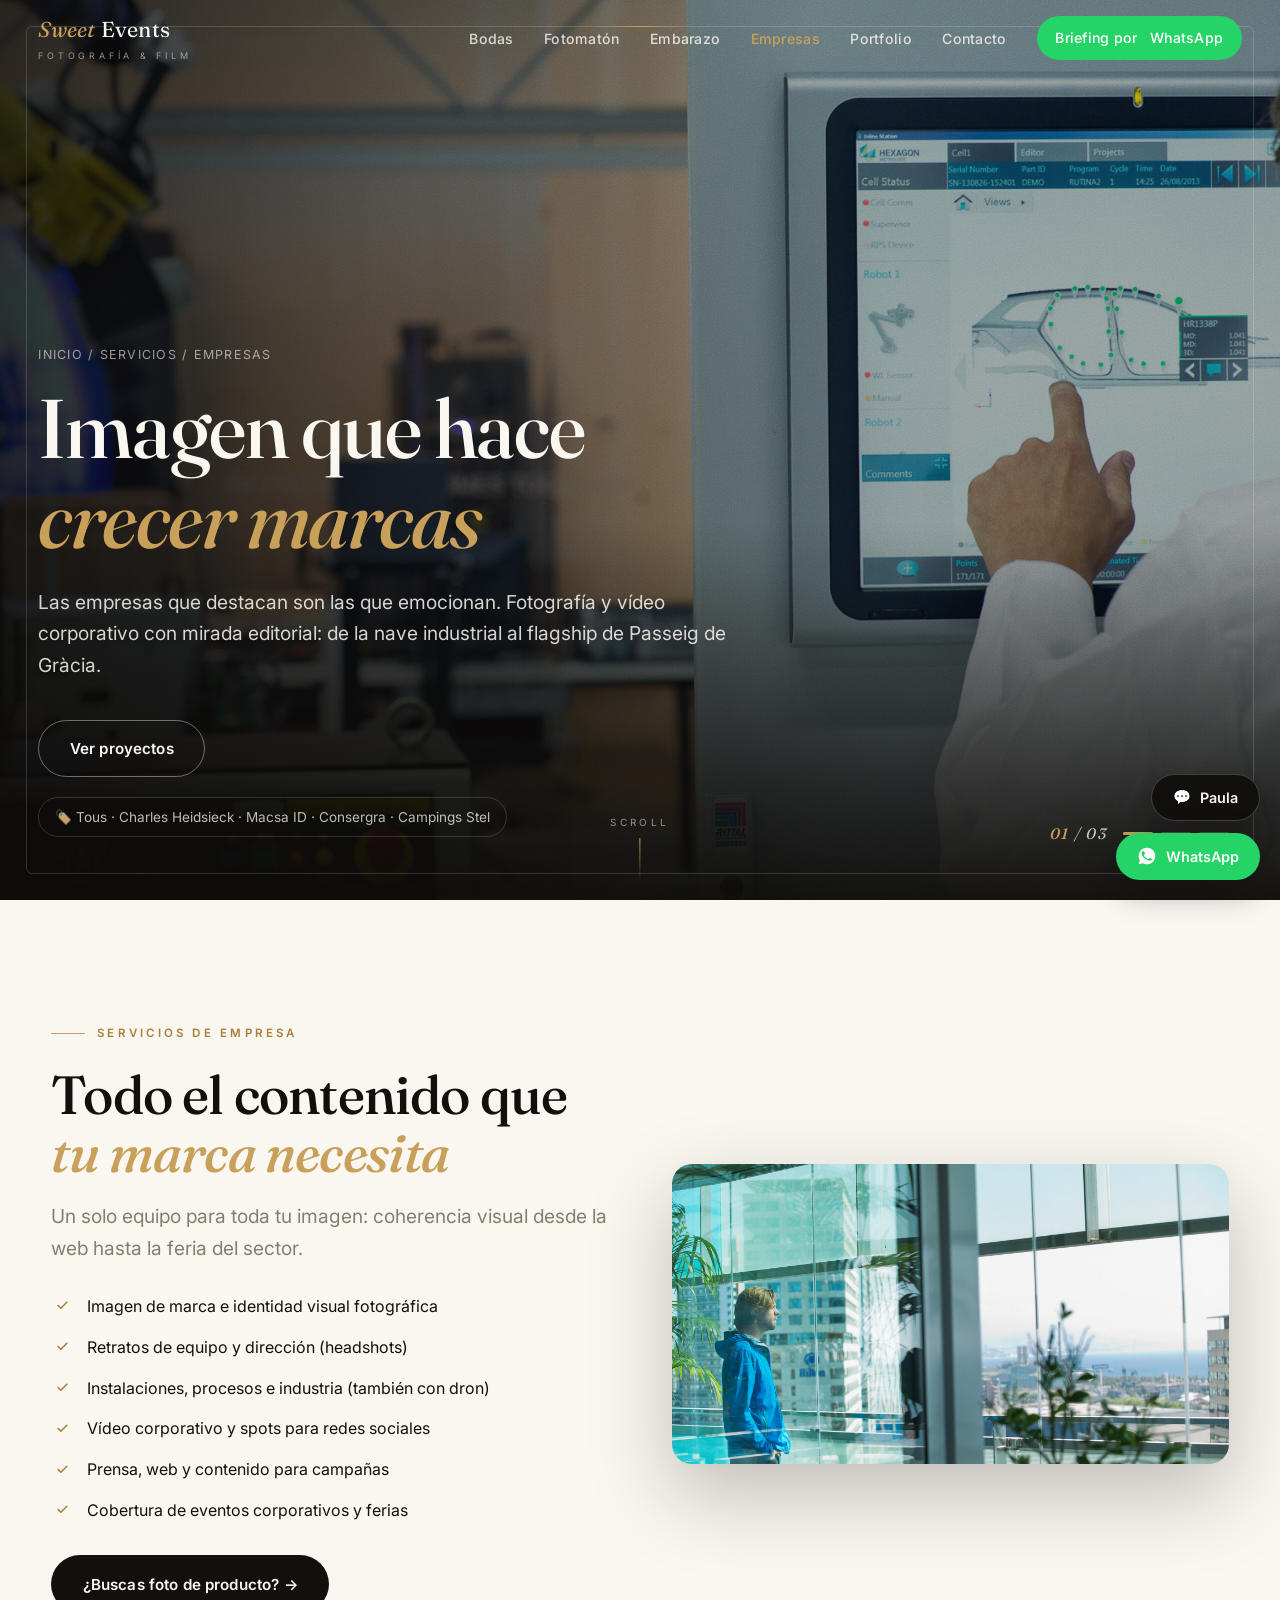
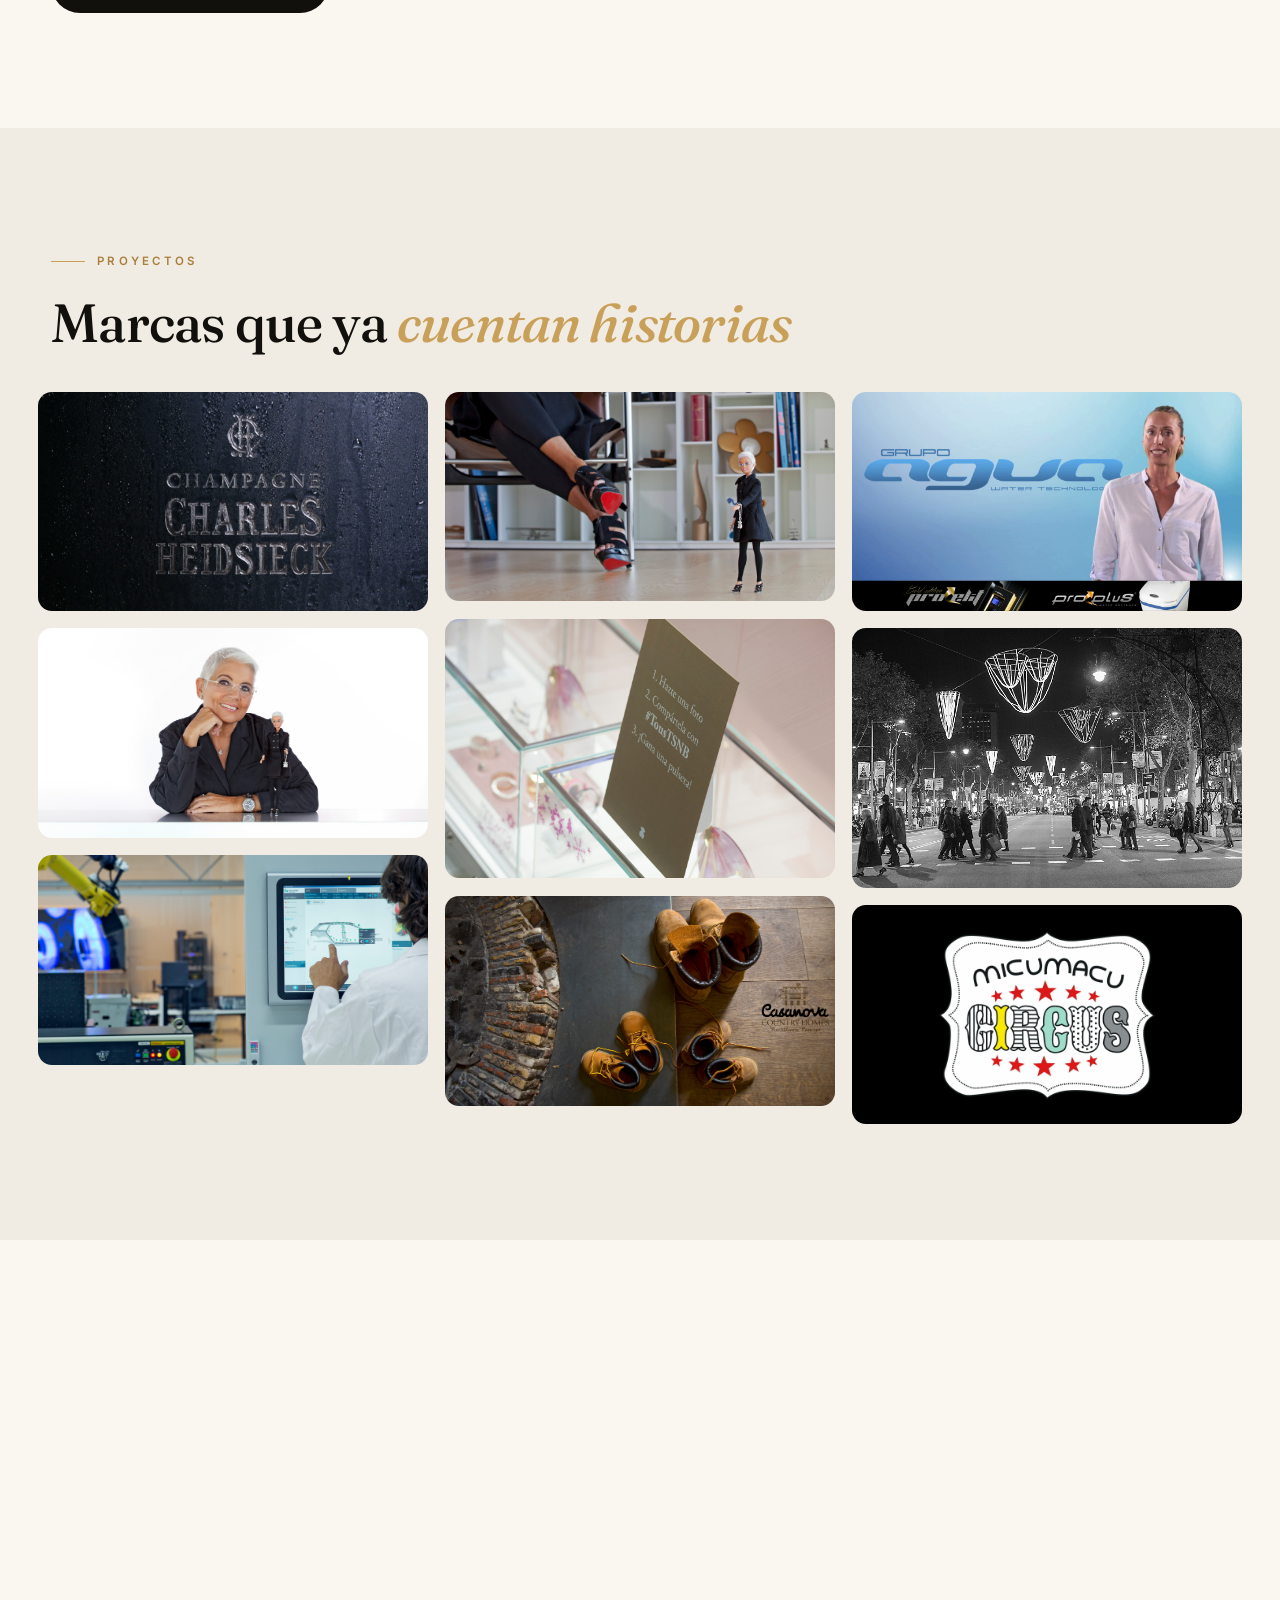
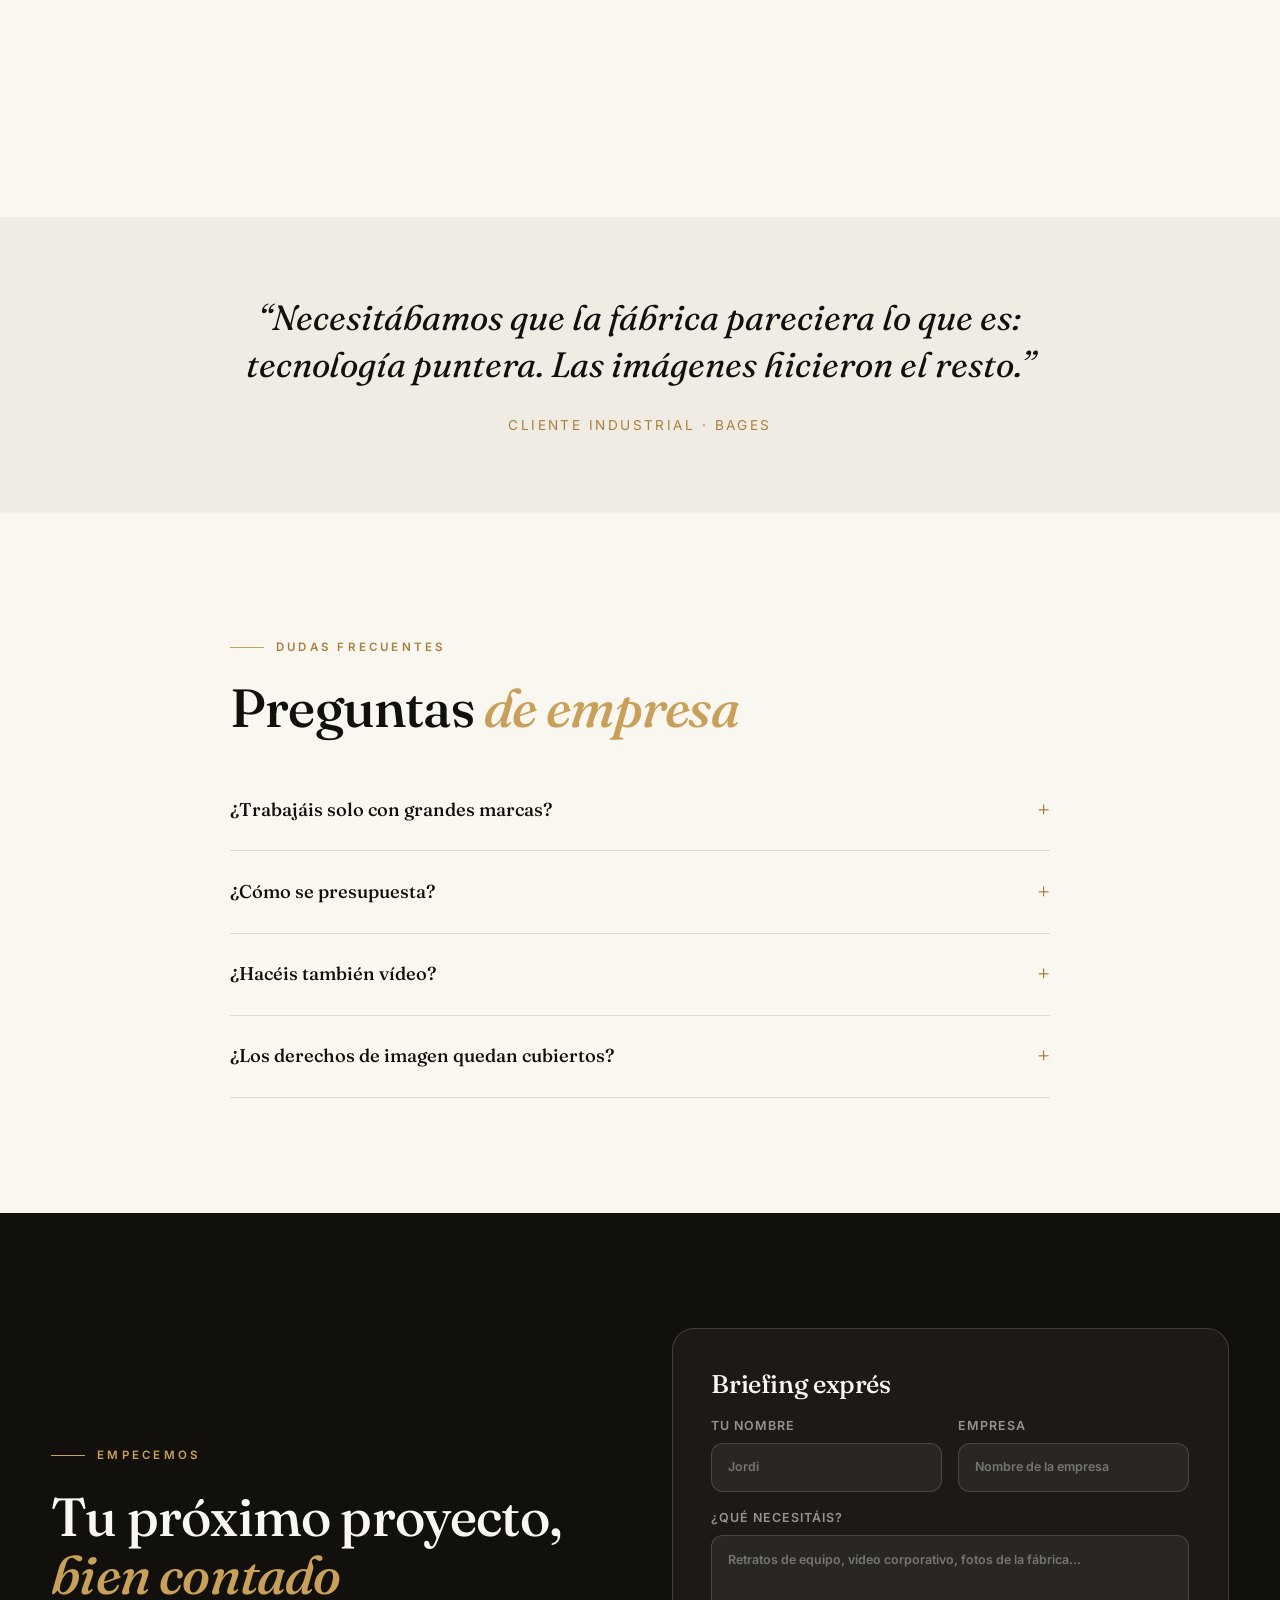
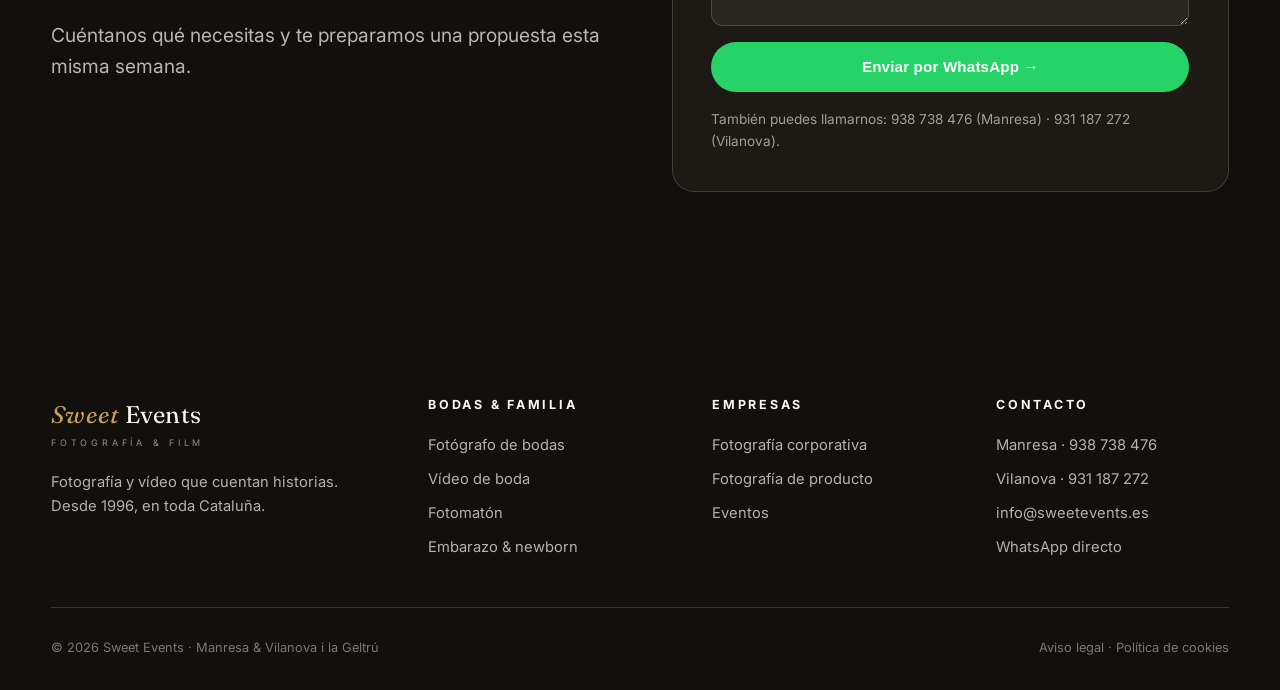
==== servicios/fotografia-corporativa.html @ 7595ed87 "Sweet Events demo site (fotos qualitat original)" ====
<!DOCTYPE html>
<html lang="es">
<head>
<meta charset="UTF-8">
<meta name="robots" content="noindex, nofollow">
<meta name="viewport" content="width=device-width, initial-scale=1.0">
<title>Fotografía y vídeo corporativo para empresas en Cataluña | Sweet Events</title>
<meta name="description" content="Imagen de marca, vídeo corporativo, retrato de equipo y contenido para web y redes. Hemos trabajado con Tous, Charles Heidsieck, Macsa ID o Consergra. Barcelona, Manresa y toda Cataluña.">
<link rel="canonical" href="https://www.sweetevents.es/servicios/fotografia-corporativa.html">
<meta property="og:title" content="Fotografía y vídeo corporativo | Sweet Events">
<meta property="og:description" content="Las empresas que destacan son las que emocionan. Foto y vídeo corporativo para marcas de todos los tamaños.">
<meta property="og:image" content="https://www.sweetevents.es/assets/img/corp-industrial.jpg">
<link rel="preconnect" href="https://fonts.googleapis.com">
<link rel="preconnect" href="https://fonts.gstatic.com" crossorigin>
<link href="https://fonts.googleapis.com/css2?family=Fraunces:ital,opsz,wght@0,9..144,400;0,9..144,500;0,9..144,600;1,9..144,400;1,9..144,500&family=Inter:wght@400;500;600;700&display=swap" rel="stylesheet">
<link rel="stylesheet" href="../assets/css/style.css">
<link rel="icon" href="data:image/svg+xml,<svg xmlns='http://www.w3.org/2000/svg' viewBox='0 0 100 100'><text y='.9em' font-size='90'>📷</text></svg>">
<script type="application/ld+json">
{
  "@context": "https://schema.org",
  "@type": "Service",
  "name": "Fotografía y vídeo corporativo",
  "serviceType": "Corporate photography and video production",
  "provider": {"@id": "https://www.sweetevents.es/#business", "@type": "LocalBusiness", "name": "Sweet Events", "telephone": "+34938738476"},
  "areaServed": ["Barcelona", "Manresa", "Vilanova i la Geltrú", "Cataluña"],
  "description": "Fotografía y vídeo para empresas: imagen de marca, retratos de equipo, instalaciones, vídeo corporativo y contenido para web y redes sociales."
}
</script>
<script type="application/ld+json">
{
  "@context": "https://schema.org",
  "@type": "FAQPage",
  "mainEntity": [
    {"@type": "Question", "name": "¿Qué tipo de empresas trabajáis?", "acceptedAnswer": {"@type": "Answer", "text": "De la multinacional al artesano local: hemos trabajado con Tous, Charles Heidsieck, Macsa ID, Consergra, Campings Stel o Texpol, y con decenas de pymes catalanas."}},
    {"@type": "Question", "name": "¿Hacéis vídeo corporativo además de fotografía?", "acceptedAnswer": {"@type": "Answer", "text": "Sí: vídeo de empresa, spots para redes, vídeo industrial con dron y cobertura de eventos corporativos, con equipo propio de rodaje y edición."}},
    {"@type": "Question", "name": "¿Cómo se presupuesta un proyecto corporativo?", "acceptedAnswer": {"@type": "Answer", "text": "Tras un briefing breve (por WhatsApp, teléfono o visita) preparamos una propuesta cerrada con jornadas, entregables y derechos de uso incluidos."}}
  ]
}
</script>
</head>
<body data-wa-msg="Hola Sweet Events, somos una empresa y queremos presupuesto de foto/vídeo corporativo. Proyecto: __">

<header class="nav">
  <div class="nav-inner">
    <a class="brand" href="../index.html"><em>Sweet</em> Events<small>Fotografía &amp; Film</small></a>
    <nav>
      <ul class="nav-links">
        <li><a href="fotografo-bodas.html">Bodas</a></li>
        <li><a href="fotomaton.html">Fotomatón</a></li>
        <li><a href="sesion-fotos-embarazo.html">Embarazo</a></li>
        <li><a class="active" href="fotografia-corporativa.html">Empresas</a></li>
        <li><a href="../index.html#portfolio">Portfolio</a></li>
        <li><a href="../index.html#contacto">Contacto</a></li>
        <li><a class="nav-cta" href="#" data-wa data-wa-loc="nav"><span class="long">Briefing por&nbsp;</span>WhatsApp</a></li>
      </ul>
    </nav>
    <button class="burger" aria-label="Menú"><span></span><span></span><span></span></button>
  </div>
</header>

<section class="hero short">
  <div class="hero-media">
    <img src="../assets/img/corp-industrial.jpg" alt="Rodaje industrial: técnico operando una estación robotizada">
    <img src="../assets/img/corp-oficina.jpg" alt="Retrato corporativo en oficinas con vistas a Barcelona" loading="lazy">
    <img src="../assets/img/corp-tous-retrato.jpg" alt="Retrato editorial para Tous" loading="lazy">
  </div>
  <div class="hero-content">
    <p class="breadcrumbs reveal"><a href="../index.html">Inicio</a> / Servicios / Empresas</p>
    <h1 class="reveal d1">Imagen que hace <em class="italic accent">crecer marcas</em></h1>
    <p class="lead reveal d2">Las empresas que destacan son las que emocionan. Fotografía y vídeo corporativo con mirada editorial: de la nave industrial al flagship de Passeig de Gràcia.</p>
    <div class="hero-ctas reveal d3">
      <a class="btn btn-ghost" href="#proyectos">Ver proyectos</a>
    </div>
    <span class="price-note reveal d3">🏷️ Tous · Charles Heidsieck · Macsa ID · Consergra · Campings Stel</span>
  </div>
</section>

<section>
  <div class="wrap grid-2">
    <div>
      <p class="eyebrow reveal">Servicios de empresa</p>
      <h2 class="reveal d1">Todo el contenido que <em class="italic accent">tu marca necesita</em></h2>
      <p class="lead reveal d2" style="margin-top:1.2rem">Un solo equipo para toda tu imagen: coherencia visual desde la web hasta la feria del sector.</p>
      <ul class="checklist reveal d3">
        <li>Imagen de marca e identidad visual fotográfica</li>
        <li>Retratos de equipo y dirección (headshots)</li>
        <li>Instalaciones, procesos e industria (también con dron)</li>
        <li>Vídeo corporativo y spots para redes sociales</li>
        <li>Prensa, web y contenido para campañas</li>
        <li>Cobertura de eventos corporativos y ferias</li>
      </ul>
      <div class="hero-ctas reveal d3" style="margin-top:2rem">
        <a class="btn btn-ink" href="fotografia-producto.html">¿Buscas foto de producto? →</a>
      </div>
    </div>
    <div class="feature-img reveal d2">
      <img src="../assets/img/corp-oficina.jpg" alt="Fotografía corporativa lifestyle en oficinas de Barcelona" loading="lazy">
    </div>
  </div>
</section>

<section class="on-dim" id="proyectos">
  <div class="wrap-wide">
    <div class="wrap" style="margin-bottom:2.5rem">
      <p class="eyebrow reveal">Proyectos</p>
      <h2 class="reveal d1">Marcas que ya <em class="italic accent">cuentan historias</em></h2>
    </div>
    <div class="masonry reveal d1">
      <figure><img src="../assets/img/corp-heidsieck.jpg" alt="Campaña para Charles Heidsieck" loading="lazy"></figure>
      <figure><img src="../assets/img/corp-tous-retrato.jpg" alt="Retrato editorial para Tous" loading="lazy"></figure>
      <figure><img src="../assets/img/corp-industrial.jpg" alt="Vídeo industrial para Macsa ID" loading="lazy"></figure>
      <figure><img src="../assets/img/corp-tous-shoes.jpg" alt="Editorial de moda para Tous" loading="lazy"></figure>
      <figure><img src="../assets/img/evento-tous-1.jpg" alt="Evento de marca Tous" loading="lazy"></figure>
      <figure><img src="../assets/img/corp-casanova.jpg" alt="Lifestyle para Casanova Country Homes" loading="lazy"></figure>
      <figure><img src="../assets/img/corp-agua.jpg" alt="Producción audiovisual con Gemma Mengual" loading="lazy"></figure>
      <figure><img src="../assets/img/bcn-noche.jpg" alt="Reportaje urbano nocturno en Barcelona" loading="lazy"></figure>
      <figure><img src="../assets/img/corp-macu.jpg" alt="Vídeo promocional Micu Macu" loading="lazy"></figure>
    </div>
  </div>
</section>

<section>
  <div class="wrap">
    <p class="eyebrow reveal">Método</p>
    <h2 class="reveal d1" style="margin-bottom:2.5rem">Del briefing al <em class="italic accent">entregable</em></h2>
    <div class="steps">
      <div class="step reveal"><h3>Briefing</h3><p>Entendemos tu marca, tu público y dónde vivirán las imágenes: web, redes, prensa o feria. Propuesta cerrada con derechos incluidos.</p></div>
      <div class="step reveal d1"><h3>Producción</h3><p>Planificamos para molestar lo mínimo en tu operativa. Un día de rodaje bien preparado rinde meses de contenido.</p></div>
      <div class="step reveal d2"><h3>Entrega</h3><p>Material editado y organizado por usos, listo para tu web, tu catálogo y tus campañas. Plazos pactados y cumplidos.</p></div>
    </div>
  </div>
</section>

<section class="on-dim tight">
  <div class="wrap quote reveal">
    <blockquote>“Necesitábamos que la fábrica pareciera lo que es: tecnología puntera. Las imágenes hicieron el resto.”</blockquote>
    <cite>Cliente industrial · Bages</cite>
  </div>
</section>

<section>
  <div class="wrap faq">
    <p class="eyebrow reveal">Dudas frecuentes</p>
    <h2 class="reveal d1" style="margin-bottom:2rem">Preguntas <em class="italic accent">de empresa</em></h2>
    <details class="reveal"><summary>¿Trabajáis solo con grandes marcas?</summary><p>No: de la multinacional al artesano local. Lo importante no es el tamaño, es tener una historia que contar.</p></details>
    <details class="reveal"><summary>¿Cómo se presupuesta?</summary><p>Tras un briefing breve preparamos propuesta cerrada: jornadas, entregables y derechos de uso incluidos. Sin sorpresas en la factura.</p></details>
    <details class="reveal"><summary>¿Hacéis también vídeo?</summary><p>Sí, con equipo propio de rodaje y edición: vídeo corporativo, industrial (con dron) y piezas cortas para redes.</p></details>
    <details class="reveal"><summary>¿Los derechos de imagen quedan cubiertos?</summary><p>Sí: la propuesta incluye los usos pactados (web, redes, prensa, catálogo…) para que uses el material con tranquilidad.</p></details>
  </div>
</section>

<section class="on-dark">
  <div class="wrap grid-2">
    <div>
      <p class="eyebrow reveal">Empecemos</p>
      <h2 class="reveal d1">Tu próximo proyecto, <em class="italic accent">bien contado</em></h2>
      <p class="lead reveal d2" style="margin-top:1rem">Cuéntanos qué necesitas y te preparamos una propuesta esta misma semana.</p>
    </div>
    <form class="wa-form reveal d2" data-wa-form>
      <h3>Briefing exprés</h3>
      <input type="hidden" name="servicio" value="Fotografía/vídeo corporativo">
      <div class="row">
        <label>Tu nombre<input type="text" name="nombre" placeholder="Jordi" required></label>
        <label>Empresa<input type="text" name="lugar" placeholder="Nombre de la empresa" required></label>
      </div>
      <label>¿Qué necesitáis?<textarea name="detalle" rows="3" placeholder="Retratos de equipo, vídeo corporativo, fotos de la fábrica…"></textarea></label>
      <button class="btn btn-wa" type="submit">Enviar por WhatsApp →</button>
      <p class="small">También puedes llamarnos: 938 738 476 (Manresa) · 931 187 272 (Vilanova).</p>
    </form>
  </div>
</section>

<footer>
  <div class="wrap">
    <div class="footer-grid">
      <div>
        <a class="brand" href="../index.html"><em>Sweet</em> Events<small>Fotografía &amp; Film</small></a>
        <p style="margin-top:1.2rem;max-width:32ch">Fotografía y vídeo que cuentan historias. Desde 1996, en toda Cataluña.</p>
      </div>
      <div>
        <h4>Bodas &amp; familia</h4>
        <ul>
          <li><a href="fotografo-bodas.html">Fotógrafo de bodas</a></li>
          <li><a href="video-bodas.html">Vídeo de boda</a></li>
          <li><a href="fotomaton.html">Fotomatón</a></li>
          <li><a href="sesion-fotos-embarazo.html">Embarazo &amp; newborn</a></li>
        </ul>
      </div>
      <div>
        <h4>Empresas</h4>
        <ul>
          <li><a href="fotografia-corporativa.html">Fotografía corporativa</a></li>
          <li><a href="fotografia-producto.html">Fotografía de producto</a></li>
          <li><a href="fotografo-eventos.html">Eventos</a></li>
        </ul>
      </div>
      <div>
        <h4>Contacto</h4>
        <ul>
          <li><a href="tel:+34938738476">Manresa · 938 738 476</a></li>
          <li><a href="tel:+34931187272">Vilanova · 931 187 272</a></li>
          <li><a href="mailto:info@sweetevents.es">info@sweetevents.es</a></li>
          <li><a href="#" data-wa data-wa-loc="footer">WhatsApp directo</a></li>
        </ul>
      </div>
    </div>
    <div class="footer-bottom">
      <span>© <span data-year>2026</span> Sweet Events · Manresa &amp; Vilanova i la Geltrú</span>
      <span>Aviso legal · Política de cookies</span>
    </div>
  </div>
</footer>

<div class="fab-stack">
  <button class="fab fab-chat" id="chatFab">💬 <span class="lbl">Paula</span></button>
  <a class="fab fab-wa" href="#" data-wa data-wa-loc="fab">
    <svg width="20" height="20" viewBox="0 0 24 24" fill="currentColor"><path d="M12 2a10 10 0 0 0-8.6 15.1L2 22l5-1.3A10 10 0 1 0 12 2Zm5.4 14.1c-.2.7-1.3 1.3-1.9 1.4-.5.1-1.1.2-3.6-.8-3-1.2-4.9-4.3-5.1-4.5-.1-.2-1.2-1.6-1.2-3.1s.8-2.2 1-2.5c.3-.3.6-.4.8-.4h.6c.2 0 .4 0 .6.5s.8 2 .9 2.1c.1.2.1.4 0 .6-.1.2-.2.4-.4.6l-.6.7c-.2.2-.4.4-.2.8.2.3.9 1.5 2 2.4 1.4 1.2 2.5 1.6 2.9 1.8.4.2.6.1.8-.1l1-1.2c.2-.3.5-.2.8-.1l2 1c.3.2.5.2.6.4.1.1.1.7-.1 1.4Z"/></svg>
    <span class="lbl">WhatsApp</span>
  </a>
</div>

<div class="chat-panel" id="chatPanel">
  <div class="chat-head">
    <div><strong>Paula Cubo</strong><small>Tu asistente de Sweet Events · 24/7</small></div>
    <button class="chat-close" aria-label="Cerrar">×</button>
  </div>
  <div class="chat-log"></div>
  <div class="chat-chips">
    <button class="chip">Soy una empresa 💼</button>
    <button class="chip">Vídeo corporativo</button>
    <button class="chip">Precios</button>
    <button class="chip">Fotografía de producto</button>
  </div>
  <form class="chat-input">
    <input type="text" placeholder="Escribe tu pregunta…" aria-label="Mensaje">
    <button type="submit" aria-label="Enviar"><svg width="18" height="18" viewBox="0 0 24 24" fill="none" stroke="currentColor" stroke-width="2"><path d="m22 2-7 20-4-9-9-4Z"/><path d="M22 2 11 13"/></svg></button>
  </form>
</div>

<script src="../assets/js/config.js"></script>
<script src="../assets/js/main.js"></script>
</body>
</html>
---- assets/css/style.css ----
/* ============================================================
   SWEET EVENTS — Design System
   Premium editorial · warm ink + champagne accent
   ============================================================ */

:root {
  --ink: #12100d;
  --ink-soft: #1d1a16;
  --paper: #faf7f1;
  --paper-dim: #f1ece3;
  --champagne: #c9a05a;
  --champagne-deep: #a97f3c;
  --stone: #857d70;
  --line: rgba(18, 16, 13, 0.12);
  --line-light: rgba(250, 247, 241, 0.16);
  --wa: #25d366;
  --font-display: "Fraunces", Georgia, serif;
  --font-body: "Inter", -apple-system, BlinkMacSystemFont, "Segoe UI", sans-serif;
  --ease: cubic-bezier(0.22, 1, 0.36, 1);
  --nav-h: 76px;
}

* { margin: 0; padding: 0; box-sizing: border-box; }

html { scroll-behavior: smooth; }

body {
  font-family: var(--font-body);
  background: var(--paper);
  color: var(--ink);
  line-height: 1.65;
  font-size: 16px;
  -webkit-font-smoothing: antialiased;
  overflow-x: hidden;
}

img { max-width: 100%; display: block; }

a { color: inherit; text-decoration: none; }

::selection { background: var(--champagne); color: var(--ink); }

/* ---------- Typography ---------- */

h1, h2, h3, .display {
  font-family: var(--font-display);
  font-weight: 500;
  line-height: 1.08;
  letter-spacing: -0.015em;
}

h1 { font-size: clamp(2.6rem, 6.5vw, 5.2rem); }
h2 { font-size: clamp(2rem, 4.2vw, 3.4rem); }
h3 { font-size: clamp(1.25rem, 2vw, 1.6rem); line-height: 1.25; }

.italic { font-style: italic; }
.accent { color: var(--champagne); }

.eyebrow {
  display: inline-flex;
  align-items: center;
  gap: 0.75rem;
  font-size: 0.72rem;
  font-weight: 600;
  letter-spacing: 0.28em;
  text-transform: uppercase;
  color: var(--champagne-deep);
  margin-bottom: 1.4rem;
}
.eyebrow::before {
  content: "";
  width: 34px;
  height: 1px;
  background: var(--champagne);
}
.on-dark .eyebrow { color: var(--champagne); }

.lead {
  font-size: clamp(1.05rem, 1.5vw, 1.25rem);
  color: var(--stone);
  max-width: 58ch;
}
.on-dark .lead { color: rgba(250, 247, 241, 0.72); }

/* ---------- Layout ---------- */

.wrap { width: min(1200px, 92vw); margin-inline: auto; }
.wrap-wide { width: min(1400px, 94vw); margin-inline: auto; }

section { padding: clamp(4.5rem, 9vw, 8rem) 0; }
section.tight { padding: clamp(3rem, 6vw, 5rem) 0; }

.on-dark {
  background: var(--ink);
  color: var(--paper);
}
.on-dim { background: var(--paper-dim); }

.grid-2 {
  display: grid;
  grid-template-columns: repeat(2, 1fr);
  gap: clamp(2rem, 5vw, 5rem);
  align-items: center;
}
.grid-3 {
  display: grid;
  grid-template-columns: repeat(3, 1fr);
  gap: clamp(1.2rem, 2.5vw, 2rem);
}

/* ---------- Nav ---------- */

.nav {
  position: fixed;
  inset: 0 0 auto 0;
  z-index: 90;
  height: var(--nav-h);
  display: flex;
  align-items: center;
  transition: background 0.35s, box-shadow 0.35s;
}
.nav.scrolled {
  background: rgba(18, 16, 13, 0.86);
  backdrop-filter: blur(14px);
  -webkit-backdrop-filter: blur(14px);
  box-shadow: 0 1px 0 var(--line-light);
}
.nav-inner {
  width: min(1400px, 94vw);
  margin-inline: auto;
  display: flex;
  align-items: center;
  justify-content: space-between;
  gap: 2rem;
}
.brand {
  font-family: var(--font-display);
  font-size: 1.35rem;
  color: var(--paper);
  letter-spacing: 0.01em;
  white-space: nowrap;
}
.brand em { color: var(--champagne); font-style: italic; }
.brand small {
  display: block;
  font-family: var(--font-body);
  font-size: 0.56rem;
  letter-spacing: 0.42em;
  text-transform: uppercase;
  color: rgba(250, 247, 241, 0.55);
  margin-top: 1px;
}
.nav-links {
  display: flex;
  align-items: center;
  gap: 1.9rem;
  list-style: none;
}
.nav-links a {
  color: rgba(250, 247, 241, 0.82);
  font-size: 0.88rem;
  font-weight: 500;
  letter-spacing: 0.02em;
  transition: color 0.25s;
}
.nav-links a:hover, .nav-links a.active { color: var(--champagne); }

.nav-cta {
  display: inline-flex;
  align-items: center;
  gap: 0.5rem;
  background: var(--wa);
  color: #fff !important;
  padding: 0.62rem 1.15rem;
  border-radius: 999px;
  font-weight: 600;
  font-size: 0.85rem;
  transition: transform 0.25s var(--ease), box-shadow 0.25s;
}
.nav-cta:hover { transform: translateY(-2px); box-shadow: 0 8px 24px rgba(37, 211, 102, 0.35); color: #fff !important; }

.burger {
  display: none;
  background: none;
  border: 0;
  width: 44px;
  height: 44px;
  cursor: pointer;
  flex-direction: column;
  justify-content: center;
  align-items: center;
  gap: 6px;
}
.burger span {
  width: 26px;
  height: 2px;
  background: var(--paper);
  transition: transform 0.3s var(--ease), opacity 0.3s;
}
.burger.open span:nth-child(1) { transform: translateY(8px) rotate(45deg); }
.burger.open span:nth-child(2) { opacity: 0; }
.burger.open span:nth-child(3) { transform: translateY(-8px) rotate(-45deg); }

/* ---------- Hero ---------- */

.hero {
  position: relative;
  min-height: 100svh;
  display: flex;
  align-items: flex-end;
  color: var(--paper);
  overflow: hidden;
  padding: 0;
}
.hero.short { min-height: 100svh; }
.hero-media, .hero-media picture { position: absolute; inset: 0; }
.hero-media img {
  position: absolute;
  inset: 0;
  width: 100%;
  height: 100%;
  object-fit: cover;
  opacity: 0;
  transform: scale(1.06);
  transition: opacity 1.6s ease, transform 7s linear;
}
.hero-media img.active { opacity: 1; transform: scale(1); }

/* Cinematic grade: side + bottom vignette, warm lift, film grain */
.hero::after {
  content: "";
  position: absolute;
  inset: 0;
  background:
    radial-gradient(120% 90% at 78% 30%, transparent 40%, rgba(12, 10, 8, 0.55) 100%),
    linear-gradient(78deg, rgba(12, 10, 8, 0.82) 0%, rgba(12, 10, 8, 0.45) 38%, rgba(12, 10, 8, 0.12) 68%),
    linear-gradient(to top, rgba(12, 10, 8, 0.92) 0%, rgba(12, 10, 8, 0.28) 42%, rgba(18, 14, 8, 0.25) 100%);
}
.hero .grain {
  position: absolute;
  inset: 0;
  z-index: 1;
  pointer-events: none;
  opacity: 0.5;
  mix-blend-mode: overlay;
  background-image: url("data:image/svg+xml,%3Csvg xmlns='http://www.w3.org/2000/svg' width='160' height='160'%3E%3Cfilter id='n'%3E%3CfeTurbulence type='fractalNoise' baseFrequency='0.9' numOctaves='2' stitchTiles='stitch'/%3E%3CfeColorMatrix type='saturate' values='0'/%3E%3C/filter%3E%3Crect width='160' height='160' filter='url(%23n)' opacity='0.55'/%3E%3C/svg%3E");
}

/* Editorial inset frame */
.hero .frame {
  position: absolute;
  inset: clamp(14px, 2vw, 26px);
  z-index: 2;
  border: 1px solid rgba(250, 247, 241, 0.16);
  border-radius: 6px;
  pointer-events: none;
}
.hero .frame::before {
  content: "";
  position: absolute;
  top: -1px;
  left: 50%;
  transform: translateX(-50%);
  width: 90px;
  height: 1px;
  background: linear-gradient(90deg, transparent, var(--champagne), transparent);
}

/* Slide indicators: counter + progress dots */
.hero-ui {
  position: absolute;
  right: clamp(24px, 4vw, 56px);
  bottom: clamp(28px, 6vh, 56px);
  z-index: 3;
  display: flex;
  align-items: center;
  gap: 1rem;
  color: rgba(250, 247, 241, 0.8);
}
.hero-ui .count {
  font-family: var(--font-display);
  font-style: italic;
  font-size: 0.95rem;
  letter-spacing: 0.08em;
  min-width: 3.6em;
  text-align: right;
}
.hero-ui .count b { color: var(--champagne); font-weight: 500; }
.hero-dots { display: flex; gap: 8px; }
.hero-dots button {
  width: 30px;
  height: 3px;
  border: 0;
  border-radius: 2px;
  background: rgba(250, 247, 241, 0.25);
  cursor: pointer;
  padding: 0;
  overflow: hidden;
  position: relative;
  transition: background 0.3s;
}
.hero-dots button.on::after {
  content: "";
  position: absolute;
  inset: 0;
  background: var(--champagne);
  transform-origin: left;
  animation: dotfill 5.2s linear forwards;
}
@keyframes dotfill { from { transform: scaleX(0); } to { transform: scaleX(1); } }

/* Scroll hint */
.scroll-hint {
  position: absolute;
  left: 50%;
  bottom: 18px;
  transform: translateX(-50%);
  z-index: 3;
  display: flex;
  flex-direction: column;
  align-items: center;
  gap: 8px;
  color: rgba(250, 247, 241, 0.55);
  font-size: 0.62rem;
  letter-spacing: 0.34em;
  text-transform: uppercase;
  pointer-events: none;
}
.scroll-hint::after {
  content: "";
  width: 1px;
  height: 44px;
  background: linear-gradient(to bottom, var(--champagne), transparent);
  animation: scrolldrip 2.2s var(--ease) infinite;
  transform-origin: top;
}
@keyframes scrolldrip {
  0% { transform: scaleY(0); opacity: 0; }
  35% { transform: scaleY(1); opacity: 1; }
  100% { transform: scaleY(1) translateY(18px); opacity: 0; }
}

/* Headline entrance: soft rise + blur clear (hero only) */
.hero h1.reveal { transform: translateY(44px); filter: blur(6px); }
.hero h1.reveal.visible {
  opacity: 1;
  transform: none;
  filter: blur(0);
  transition: opacity 1.1s var(--ease), transform 1.1s var(--ease), filter 1.1s var(--ease);
}
.hero .eyebrow { color: var(--champagne); }
.hero .eyebrow::before { background: linear-gradient(90deg, var(--champagne), transparent); width: 46px; }
.hero-content {
  position: relative;
  z-index: 2;
  width: min(1400px, 94vw);
  margin-inline: auto;
  padding: clamp(6rem, 12vh, 9rem) 0 clamp(3rem, 7vh, 5rem);
}
.hero h1 { max-width: 16ch; text-wrap: balance; }
.hero .lead { margin-top: 1.4rem; color: rgba(250, 247, 241, 0.85); }
.hero-ctas { display: flex; flex-wrap: wrap; gap: 1rem; margin-top: 2.4rem; }

.hero-meta {
  display: flex;
  flex-wrap: wrap;
  gap: clamp(1.5rem, 4vw, 3.5rem);
  margin-top: clamp(2.5rem, 6vh, 4rem);
  padding-top: 1.6rem;
  border-top: 1px solid var(--line-light);
}
.hero-meta div strong {
  font-family: var(--font-display);
  font-size: 1.6rem;
  font-weight: 500;
  display: block;
  color: var(--champagne);
}
.hero-meta div span { font-size: 0.8rem; color: rgba(250, 247, 241, 0.65); letter-spacing: 0.04em; }

/* ---------- Buttons ---------- */

.btn {
  display: inline-flex;
  align-items: center;
  justify-content: center;
  gap: 0.6rem;
  padding: 0.95rem 1.9rem;
  border-radius: 999px;
  font-weight: 600;
  font-size: 0.95rem;
  letter-spacing: 0.01em;
  cursor: pointer;
  border: 1px solid transparent;
  transition: transform 0.25s var(--ease), box-shadow 0.25s, background 0.25s, color 0.25s;
}
.btn:hover { transform: translateY(-2px); }
.btn-wa { background: var(--wa); color: #fff; }
.btn-wa:hover { box-shadow: 0 10px 30px rgba(37, 211, 102, 0.35); }
.btn-ghost { border-color: rgba(250, 247, 241, 0.4); color: var(--paper); }
.btn-ghost:hover { border-color: var(--champagne); color: var(--champagne); }
.btn-ink { background: var(--ink); color: var(--paper); }
.btn-ink:hover { box-shadow: 0 10px 30px rgba(18, 16, 13, 0.3); }
.btn-champagne { background: var(--champagne); color: var(--ink); }
.btn-champagne:hover { box-shadow: 0 10px 30px rgba(201, 160, 90, 0.4); }
.btn svg { flex: none; }

/* ---------- Logo marquee ---------- */

.logos { padding: 2.2rem 0; border-block: 1px solid var(--line); overflow: hidden; }
.logos p {
  text-align: center;
  font-size: 0.7rem;
  letter-spacing: 0.3em;
  text-transform: uppercase;
  color: var(--stone);
  margin-bottom: 1.4rem;
}
.marquee { display: flex; overflow: hidden; user-select: none; gap: 4rem; }
.marquee-track {
  display: flex;
  align-items: center;
  gap: 4rem;
  flex: none;
  animation: marquee 30s linear infinite;
}
@keyframes marquee { to { transform: translateX(calc(-100% - 4rem)); } }
.marquee-track img { height: 34px; width: auto; opacity: 0.55; filter: grayscale(1); transition: opacity 0.3s; }
.marquee-track img:hover { opacity: 1; }
.marquee-track .logo-text {
  font-family: var(--font-display);
  font-size: 1.15rem;
  color: var(--stone);
  white-space: nowrap;
  opacity: 0.8;
}

/* ---------- Service cards ---------- */

.cards {
  display: grid;
  grid-template-columns: repeat(3, 1fr);
  gap: clamp(1.2rem, 2.5vw, 2rem);
}
.card {
  position: relative;
  border-radius: 18px;
  overflow: hidden;
  aspect-ratio: 3 / 4;
  display: flex;
  align-items: flex-end;
  color: var(--paper);
  isolation: isolate;
}
.card img {
  position: absolute;
  inset: 0;
  width: 100%;
  height: 100%;
  object-fit: cover;
  transition: transform 0.9s var(--ease);
  z-index: -2;
}
.card::after {
  content: "";
  position: absolute;
  inset: 0;
  background: linear-gradient(to top, rgba(12, 10, 8, 0.85), rgba(12, 10, 8, 0.05) 55%);
  z-index: -1;
  transition: background 0.4s;
}
.card:hover img { transform: scale(1.06); }
.card-body { padding: 1.6rem; width: 100%; }
.card-body h3 { margin-bottom: 0.35rem; }
.card-body p { font-size: 0.88rem; color: rgba(250, 247, 241, 0.75); margin-bottom: 0.9rem; }
.card-link {
  font-size: 0.82rem;
  font-weight: 600;
  letter-spacing: 0.12em;
  text-transform: uppercase;
  color: var(--champagne);
  display: inline-flex;
  align-items: center;
  gap: 0.45rem;
}
.card-link::after { content: "→"; transition: transform 0.3s var(--ease); }
.card:hover .card-link::after { transform: translateX(5px); }

/* ---------- Gallery masonry ---------- */

.masonry { columns: 3 300px; column-gap: 1.1rem; }
.masonry figure {
  margin: 0 0 1.1rem;
  border-radius: 14px;
  overflow: hidden;
  break-inside: avoid;
  position: relative;
}
.masonry img { width: 100%; transition: transform 0.8s var(--ease); }
.masonry figure:hover img { transform: scale(1.04); }

/* ---------- Split feature ---------- */

.feature-img {
  border-radius: 20px;
  overflow: hidden;
  box-shadow: 0 30px 80px rgba(18, 16, 13, 0.25);
}
.feature-img img { width: 100%; height: 100%; object-fit: cover; }

.checklist { list-style: none; margin-top: 1.8rem; display: grid; gap: 0.9rem; }
.checklist li { display: flex; gap: 0.85rem; align-items: flex-start; }
.checklist li::before {
  content: "";
  flex: none;
  width: 22px;
  height: 22px;
  margin-top: 2px;
  border-radius: 50%;
  background: var(--champagne);
  -webkit-mask: url('data:image/svg+xml;utf8,<svg xmlns="http://www.w3.org/2000/svg" viewBox="0 0 24 24" fill="none" stroke="black" stroke-width="3" stroke-linecap="round" stroke-linejoin="round"><polyline points="20 6 9 17 4 12"/></svg>') center / 60% no-repeat;
  mask: url('data:image/svg+xml;utf8,<svg xmlns="http://www.w3.org/2000/svg" viewBox="0 0 24 24" fill="none" stroke="black" stroke-width="3" stroke-linecap="round" stroke-linejoin="round"><polyline points="20 6 9 17 4 12"/></svg>') center / 60% no-repeat;
  background-color: var(--champagne-deep);
}
.on-dark .checklist li::before { background-color: var(--champagne); }

/* ---------- Steps ---------- */

.steps { display: grid; grid-template-columns: repeat(3, 1fr); gap: clamp(1.5rem, 3vw, 2.5rem); counter-reset: step; }
.step { position: relative; padding-top: 1rem; }
.step::before {
  counter-increment: step;
  content: "0" counter(step);
  font-family: var(--font-display);
  font-size: 3.4rem;
  line-height: 1;
  color: transparent;
  -webkit-text-stroke: 1px var(--champagne);
  display: block;
  margin-bottom: 0.8rem;
}
.step h3 { margin-bottom: 0.5rem; }
.step p { color: var(--stone); font-size: 0.95rem; }
.on-dark .step p { color: rgba(250, 247, 241, 0.68); }

/* ---------- Quote / testimonial ---------- */

.quote {
  text-align: center;
  max-width: 800px;
  margin-inline: auto;
}
.quote blockquote {
  font-family: var(--font-display);
  font-size: clamp(1.4rem, 3vw, 2.2rem);
  font-style: italic;
  line-height: 1.35;
  text-wrap: balance;
}
.quote cite {
  display: block;
  margin-top: 1.6rem;
  font-style: normal;
  font-size: 0.85rem;
  letter-spacing: 0.18em;
  text-transform: uppercase;
  color: var(--champagne-deep);
}

/* ---------- FAQ ---------- */

.faq { max-width: 820px; margin-inline: auto; }
.faq details {
  border-bottom: 1px solid var(--line);
  padding: 1.3rem 0;
}
.faq summary {
  cursor: pointer;
  list-style: none;
  display: flex;
  justify-content: space-between;
  align-items: center;
  gap: 1.5rem;
  font-family: var(--font-display);
  font-size: 1.15rem;
  font-weight: 500;
}
.faq summary::-webkit-details-marker { display: none; }
.faq summary::after {
  content: "+";
  font-size: 1.5rem;
  color: var(--champagne-deep);
  transition: transform 0.3s var(--ease);
  flex: none;
}
.faq details[open] summary::after { transform: rotate(45deg); }
.faq details p { margin-top: 0.8rem; color: var(--stone); max-width: 65ch; }

/* ---------- CTA band ---------- */

.cta-band {
  position: relative;
  overflow: hidden;
  color: var(--paper);
  text-align: center;
}
.cta-band .bg {
  position: absolute;
  inset: 0;
  background-size: cover;
  background-position: center;
  filter: brightness(0.32) saturate(0.9);
  transform: scale(1.02);
}
.cta-band .wrap { position: relative; z-index: 1; }
.cta-band h2 { max-width: 22ch; margin-inline: auto; text-wrap: balance; }
.cta-band .lead { margin: 1.2rem auto 0; }
.cta-band .hero-ctas { justify-content: center; }

/* ---------- WA form ---------- */

.wa-form {
  background: var(--ink-soft);
  border: 1px solid var(--line-light);
  border-radius: 22px;
  padding: clamp(1.6rem, 3vw, 2.6rem);
  display: grid;
  gap: 1rem;
}
.wa-form h3 { color: var(--paper); }
.wa-form p.small { color: rgba(250, 247, 241, 0.6); font-size: 0.85rem; }
.wa-form .row { display: grid; grid-template-columns: 1fr 1fr; gap: 1rem; }
.wa-form label {
  display: grid;
  gap: 0.4rem;
  font-size: 0.78rem;
  font-weight: 600;
  letter-spacing: 0.08em;
  text-transform: uppercase;
  color: rgba(250, 247, 241, 0.55);
}
.wa-form input, .wa-form select, .wa-form textarea {
  width: 100%;
  background: rgba(250, 247, 241, 0.06);
  border: 1px solid var(--line-light);
  border-radius: 12px;
  color: var(--paper);
  font: inherit;
  padding: 0.85rem 1rem;
  outline: none;
  transition: border-color 0.25s;
}
.wa-form input:focus, .wa-form select:focus, .wa-form textarea:focus { border-color: var(--champagne); }
.wa-form select option { color: var(--ink); }

/* ---------- Contact / studios ---------- */

.studios { display: grid; grid-template-columns: 1fr 1fr; gap: clamp(1.2rem, 2.5vw, 2rem); }
.studio {
  border: 1px solid var(--line);
  border-radius: 18px;
  padding: clamp(1.6rem, 3vw, 2.4rem);
  background: #fff;
}
.studio h3 { margin-bottom: 0.3rem; }
.studio .city { color: var(--champagne-deep); font-size: 0.78rem; letter-spacing: 0.2em; text-transform: uppercase; font-weight: 700; }
.studio ul { list-style: none; margin-top: 1.1rem; display: grid; gap: 0.55rem; font-size: 0.95rem; color: var(--stone); }
.studio a:hover { color: var(--champagne-deep); }

/* ---------- Footer ---------- */

footer {
  background: var(--ink);
  color: rgba(250, 247, 241, 0.7);
  padding: clamp(3.5rem, 7vw, 5.5rem) 0 2rem;
  font-size: 0.92rem;
}
.footer-grid {
  display: grid;
  grid-template-columns: 1.4fr 1fr 1fr 1fr;
  gap: clamp(2rem, 4vw, 3.5rem);
  padding-bottom: 3rem;
  border-bottom: 1px solid var(--line-light);
}
.footer-grid .brand { font-size: 1.5rem; }
.footer-grid h4 {
  color: var(--paper);
  font-size: 0.78rem;
  letter-spacing: 0.22em;
  text-transform: uppercase;
  margin-bottom: 1.1rem;
}
.footer-grid ul { list-style: none; display: grid; gap: 0.6rem; }
.footer-grid a:hover { color: var(--champagne); }
.footer-bottom {
  display: flex;
  flex-wrap: wrap;
  justify-content: space-between;
  gap: 1rem;
  padding-top: 1.8rem;
  font-size: 0.8rem;
  color: rgba(250, 247, 241, 0.45);
}

/* ---------- Floating WhatsApp + Chat ---------- */

.fab-stack {
  position: fixed;
  right: 20px;
  bottom: 20px;
  z-index: 95;
  display: flex;
  flex-direction: column;
  gap: 12px;
  align-items: flex-end;
}
.fab {
  display: inline-flex;
  align-items: center;
  gap: 0.6rem;
  border: 0;
  cursor: pointer;
  border-radius: 999px;
  padding: 0.85rem 1.3rem;
  font: 600 0.9rem var(--font-body);
  box-shadow: 0 12px 32px rgba(12, 10, 8, 0.35);
  transition: transform 0.25s var(--ease);
}
.fab:hover { transform: translateY(-3px); }
.fab-wa { background: var(--wa); color: #fff; }
.fab-chat { background: var(--ink); color: var(--paper); border: 1px solid rgba(250, 247, 241, 0.2); }

.chat-panel {
  position: fixed;
  right: 20px;
  bottom: 92px;
  z-index: 96;
  width: min(380px, calc(100vw - 40px));
  height: min(560px, calc(100svh - 130px));
  background: #fff;
  border-radius: 20px;
  box-shadow: 0 30px 90px rgba(12, 10, 8, 0.4);
  display: none;
  flex-direction: column;
  overflow: hidden;
}
.chat-panel.open { display: flex; }
.chat-head {
  background: var(--ink);
  color: var(--paper);
  padding: 1rem 1.2rem;
  display: flex;
  align-items: center;
  justify-content: space-between;
  gap: 1rem;
}
.chat-head strong { font-family: var(--font-display); font-weight: 500; }
.chat-head small { display: block; font-size: 0.72rem; color: rgba(250, 247, 241, 0.6); }
.chat-close { background: none; border: 0; color: var(--paper); font-size: 1.3rem; cursor: pointer; }
.chat-log {
  flex: 1;
  overflow-y: auto;
  padding: 1.1rem;
  display: flex;
  flex-direction: column;
  gap: 0.7rem;
  background: var(--paper);
}
.msg {
  max-width: 85%;
  padding: 0.7rem 0.95rem;
  border-radius: 14px;
  font-size: 0.9rem;
  line-height: 1.5;
  white-space: pre-line;
}
.msg.bot { background: #fff; border: 1px solid var(--line); align-self: flex-start; border-bottom-left-radius: 4px; }
.msg.user { background: var(--ink); color: var(--paper); align-self: flex-end; border-bottom-right-radius: 4px; }
.msg.typing { color: var(--stone); font-style: italic; }
.chat-chips { display: flex; flex-wrap: wrap; gap: 0.5rem; padding: 0 1.1rem 0.8rem; background: var(--paper); }
.chip {
  border: 1px solid var(--line);
  background: #fff;
  border-radius: 999px;
  padding: 0.45rem 0.9rem;
  font: 500 0.78rem var(--font-body);
  cursor: pointer;
  transition: border-color 0.2s, color 0.2s;
}
.chip:hover { border-color: var(--champagne-deep); color: var(--champagne-deep); }
.chat-input {
  display: flex;
  gap: 0.6rem;
  padding: 0.85rem;
  border-top: 1px solid var(--line);
  background: #fff;
}
.chat-input input {
  flex: 1;
  border: 1px solid var(--line);
  border-radius: 999px;
  padding: 0.7rem 1.05rem;
  font: inherit;
  outline: none;
}
.chat-input input:focus { border-color: var(--champagne-deep); }
.chat-input button {
  background: var(--champagne);
  border: 0;
  border-radius: 50%;
  width: 44px;
  height: 44px;
  cursor: pointer;
  display: grid;
  place-items: center;
  color: var(--ink);
}

/* ---------- Reveal animations ---------- */

.reveal {
  opacity: 0;
  transform: translateY(28px);
  transition: opacity 0.9s var(--ease), transform 0.9s var(--ease);
}
.reveal.visible { opacity: 1; transform: none; }
.reveal.d1 { transition-delay: 0.08s; }
.reveal.d2 { transition-delay: 0.16s; }
.reveal.d3 { transition-delay: 0.24s; }

@media (prefers-reduced-motion: reduce) {
  .reveal { opacity: 1; transform: none; transition: none; }
  .hero-media img { transition: opacity 0.6s; transform: none; }
  .marquee-track { animation-duration: 60s; }
}

/* ---------- Landing hero variant ---------- */

.breadcrumbs {
  font-size: 0.78rem;
  letter-spacing: 0.1em;
  text-transform: uppercase;
  color: rgba(250, 247, 241, 0.6);
  margin-bottom: 1.2rem;
}
.breadcrumbs a:hover { color: var(--champagne); }

.price-note {
  display: inline-block;
  margin-top: 1.2rem;
  font-size: 0.85rem;
  color: rgba(250, 247, 241, 0.75);
  border: 1px solid var(--line-light);
  padding: 0.5rem 1rem;
  border-radius: 999px;
}

/* ---------- Responsive ---------- */

@media (max-width: 1000px) {
  .cards { grid-template-columns: repeat(2, 1fr); }
  .footer-grid { grid-template-columns: 1fr 1fr; }
  .grid-3 { grid-template-columns: 1fr 1fr; }
}

@media (max-width: 820px) {
  .nav-links {
    position: fixed;
    inset: var(--nav-h) 0 auto 0;
    background: rgba(18, 16, 13, 0.97);
    backdrop-filter: blur(16px);
    flex-direction: column;
    align-items: flex-start;
    padding: 1.6rem 6vw 2.2rem;
    gap: 1.3rem;
    transform: translateY(-130%);
    transition: transform 0.4s var(--ease);
    box-shadow: 0 30px 60px rgba(0, 0, 0, 0.4);
  }
  .nav-links.open { transform: none; }
  .nav-links a { font-size: 1.05rem; }
  .nav:not(.scrolled):has(.nav-links.open) { background: rgba(18, 16, 13, 0.97); }
  .burger { display: flex; }
  .nav-cta span.long { display: none; }
  .grid-2 { grid-template-columns: 1fr; }
  .steps { grid-template-columns: 1fr; gap: 2rem; }
  .studios { grid-template-columns: 1fr; }
  .wa-form .row { grid-template-columns: 1fr; }
  .hero-meta { gap: 1.4rem; }
  .hero-meta div strong { font-size: 1.3rem; }
}

@media (max-width: 560px) {
  .cards { grid-template-columns: 1fr; }
  .card { aspect-ratio: 4 / 5; }
  .grid-3 { grid-template-columns: 1fr; }
  .footer-grid { grid-template-columns: 1fr; }
  .fab-stack { right: 14px; bottom: 14px; }
  .fab span.lbl { display: none; }
  .fab { padding: 0.85rem; }
  .hero-ctas .btn { width: 100%; }
}
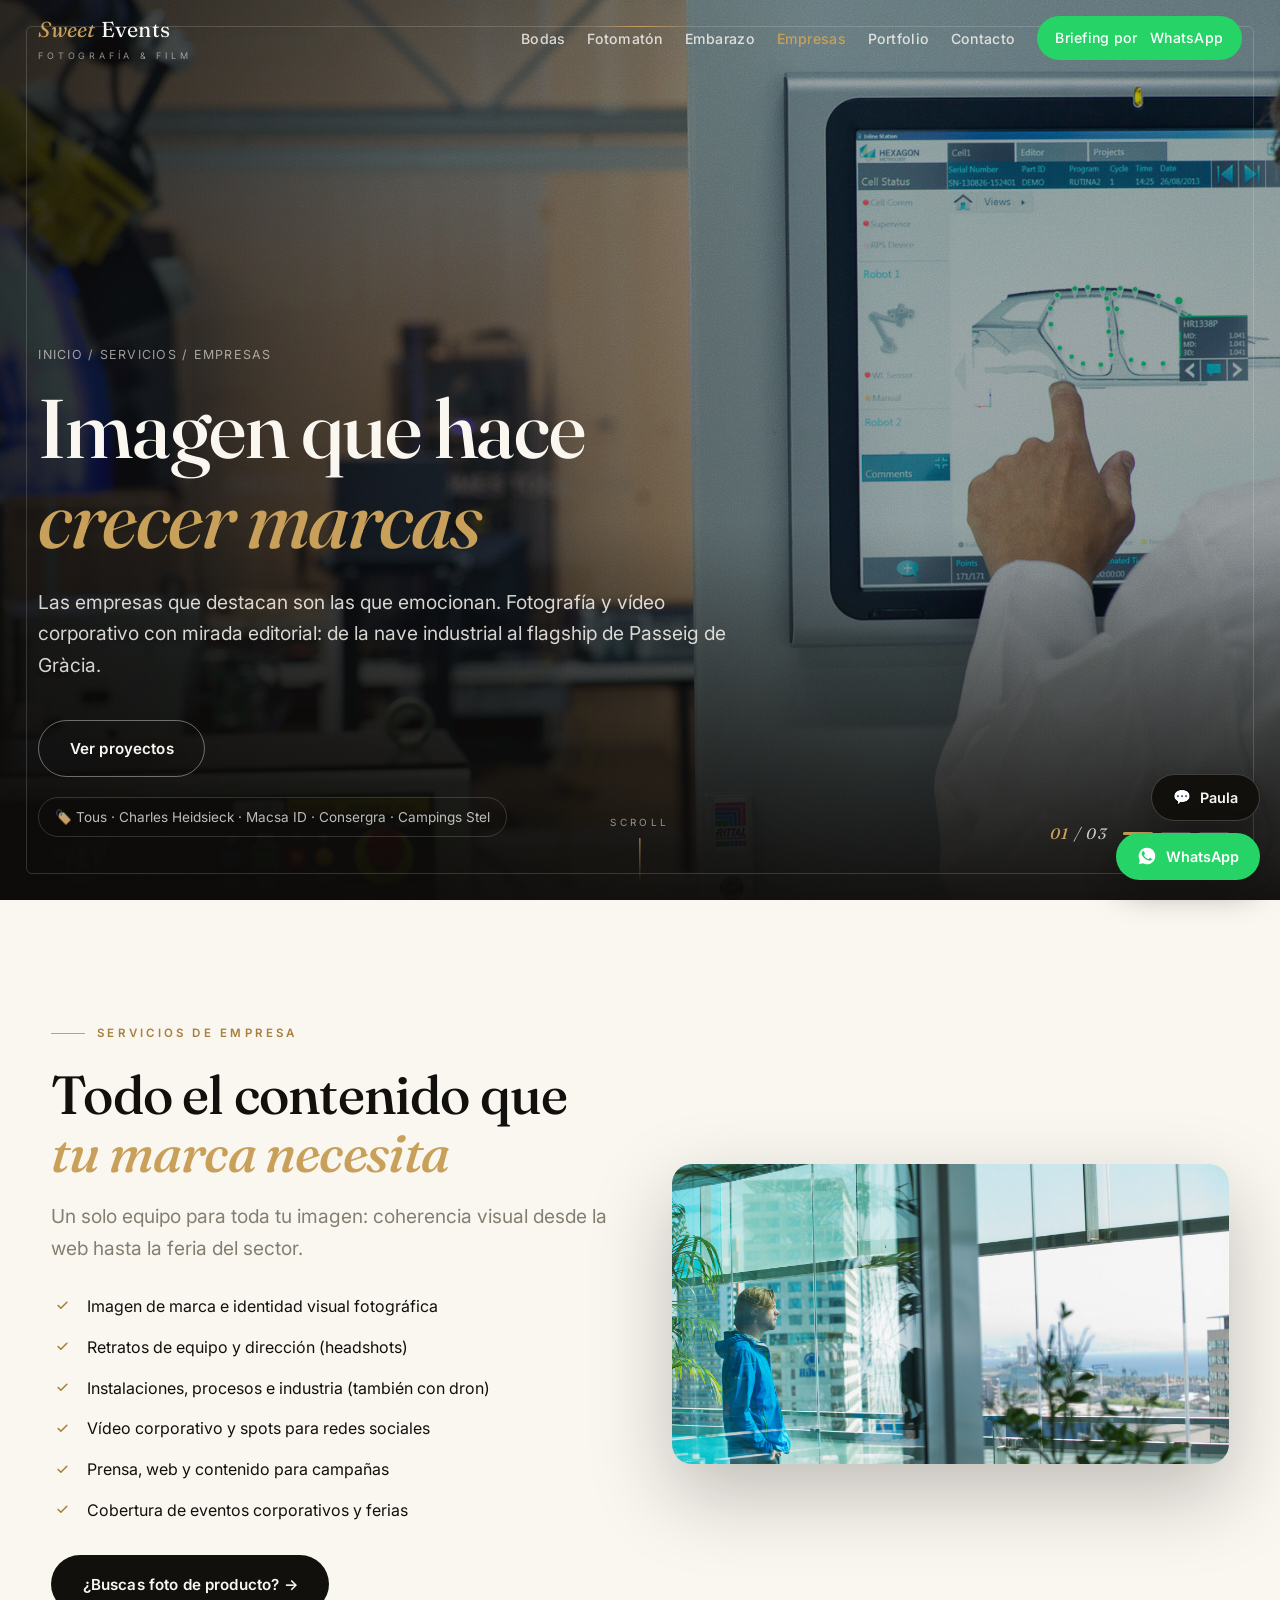
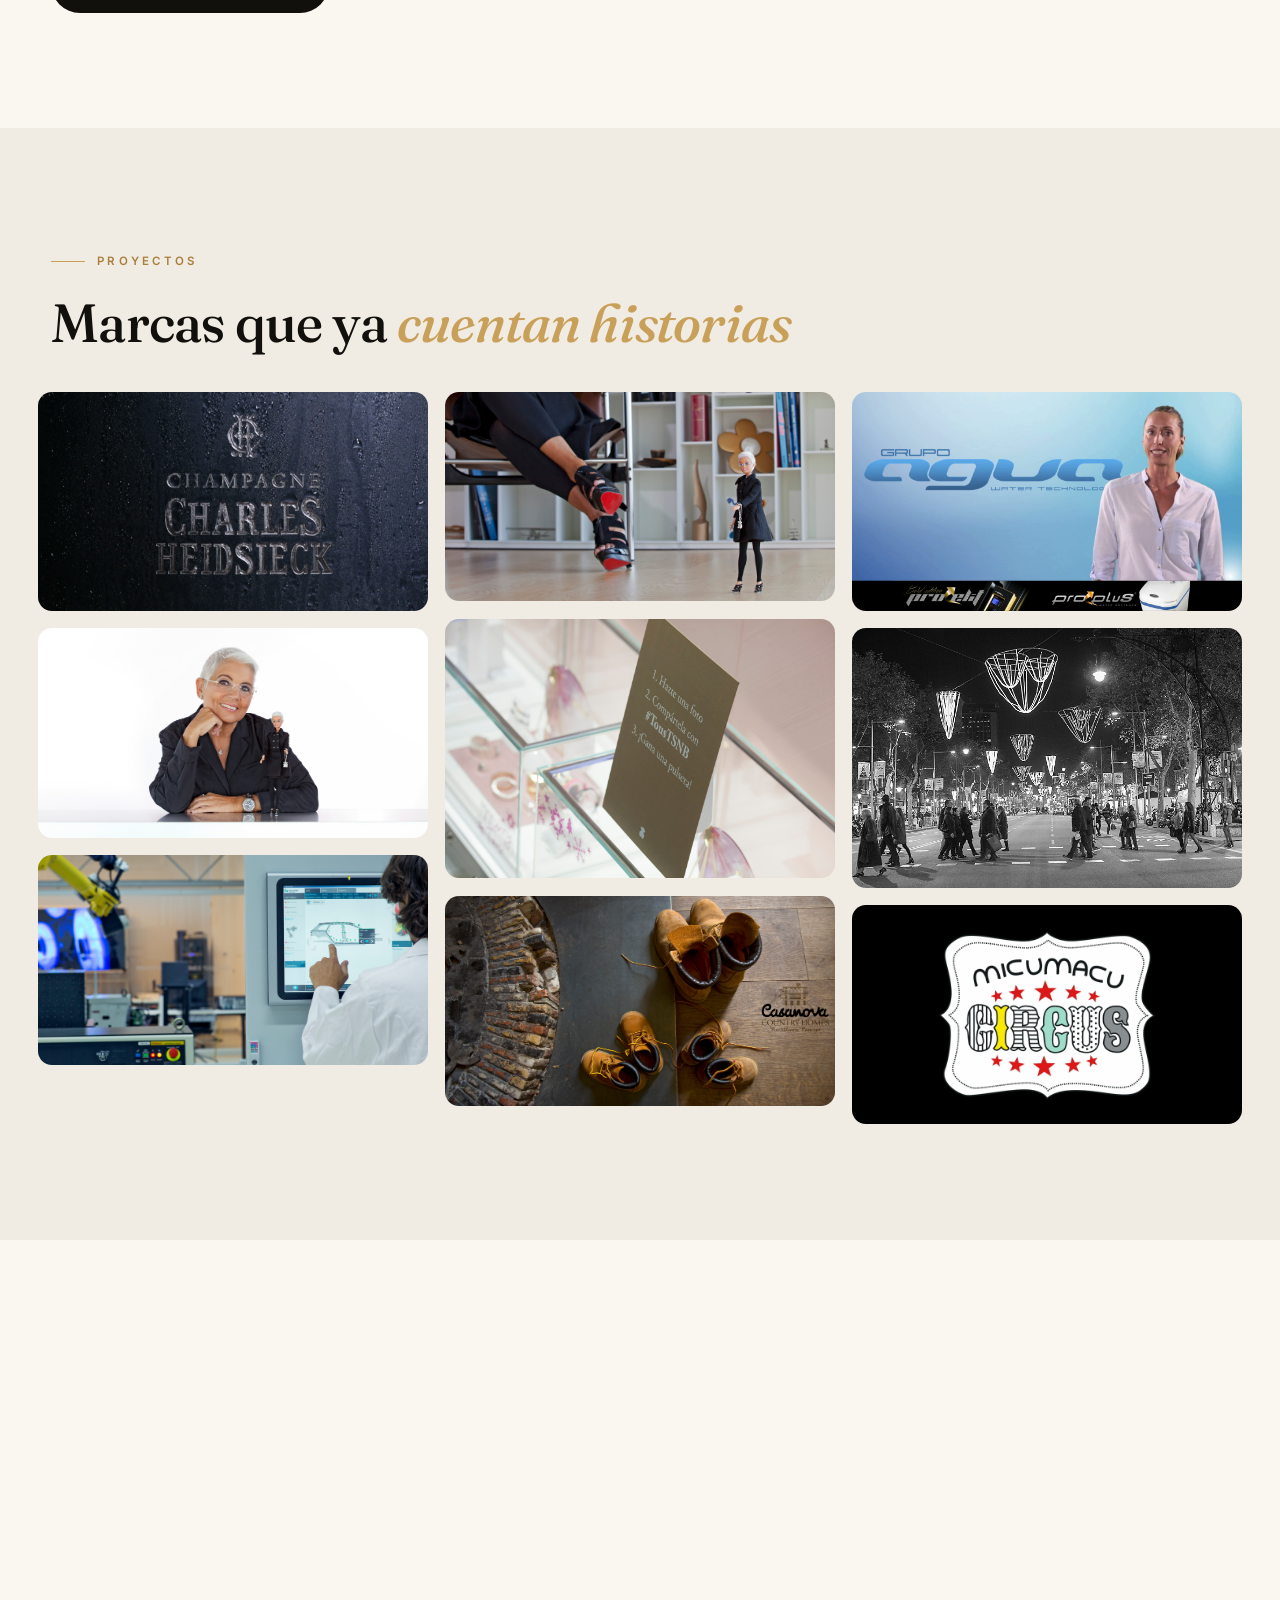
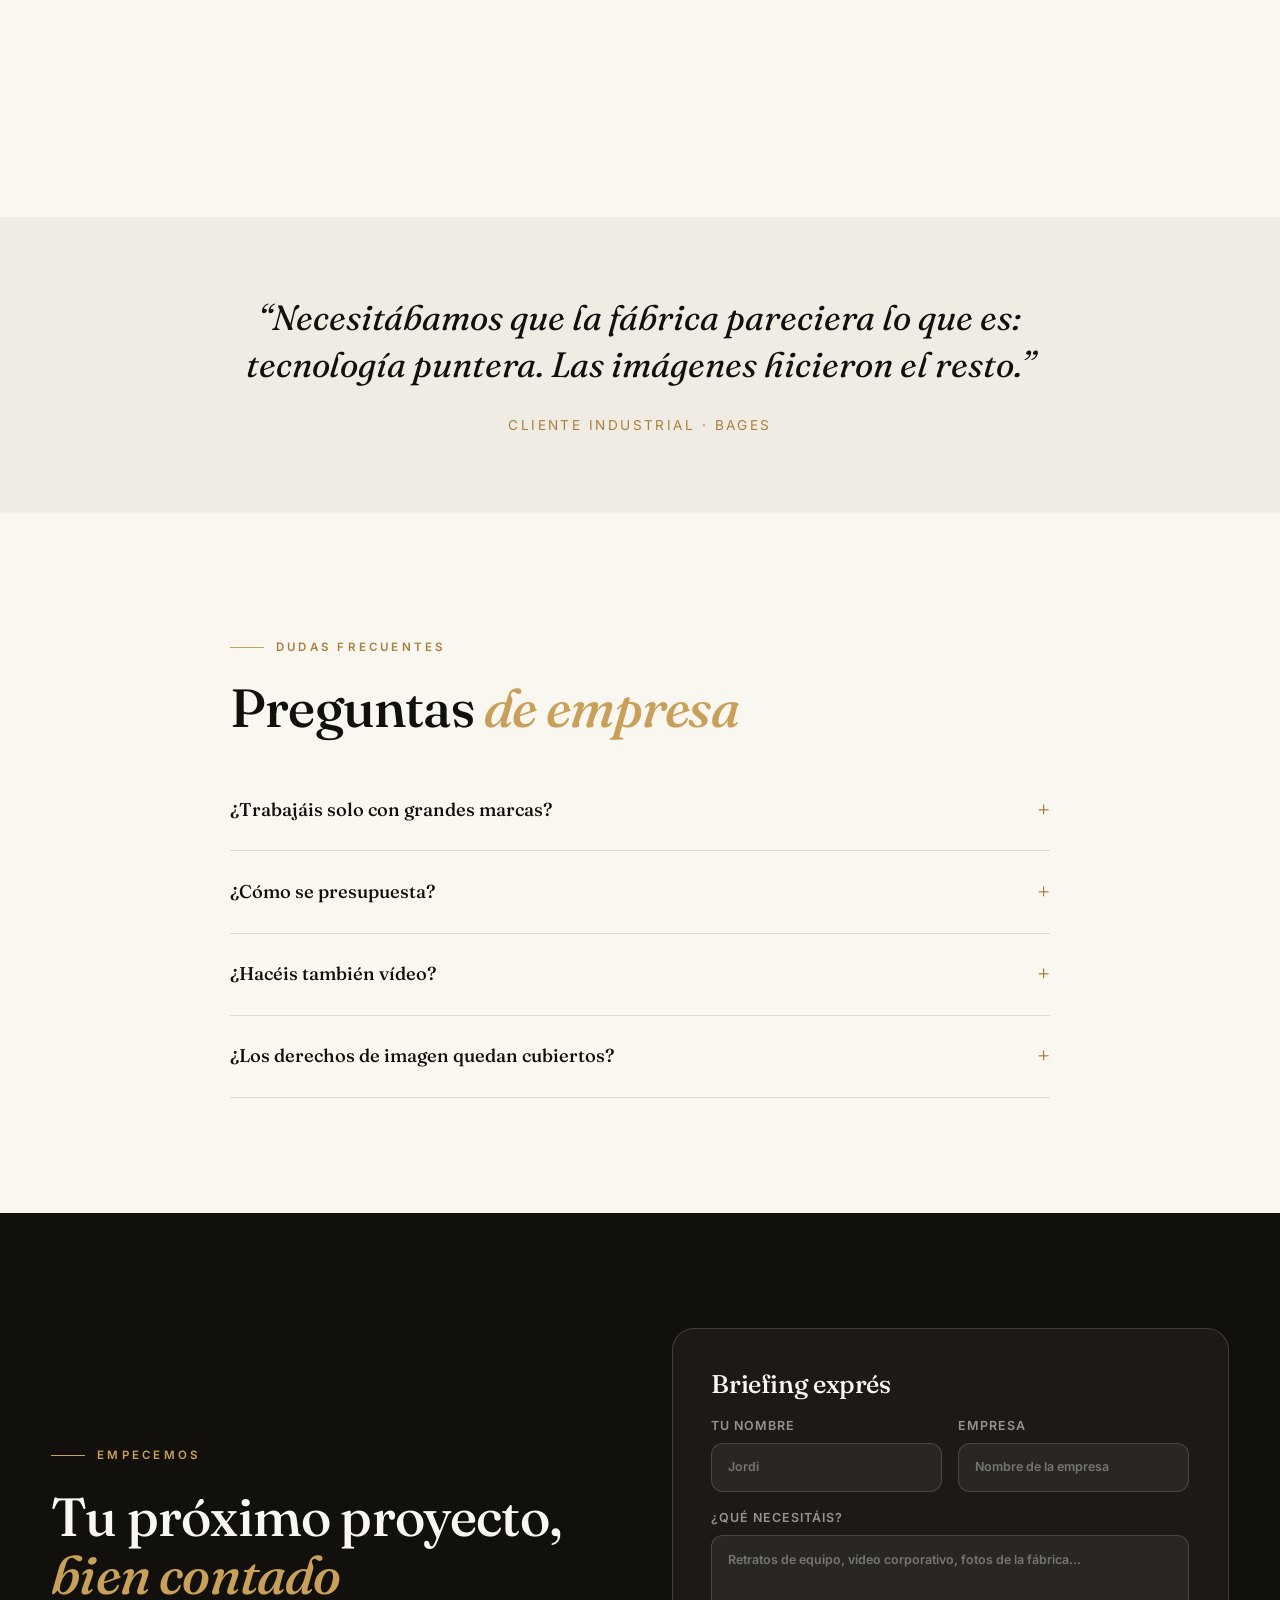
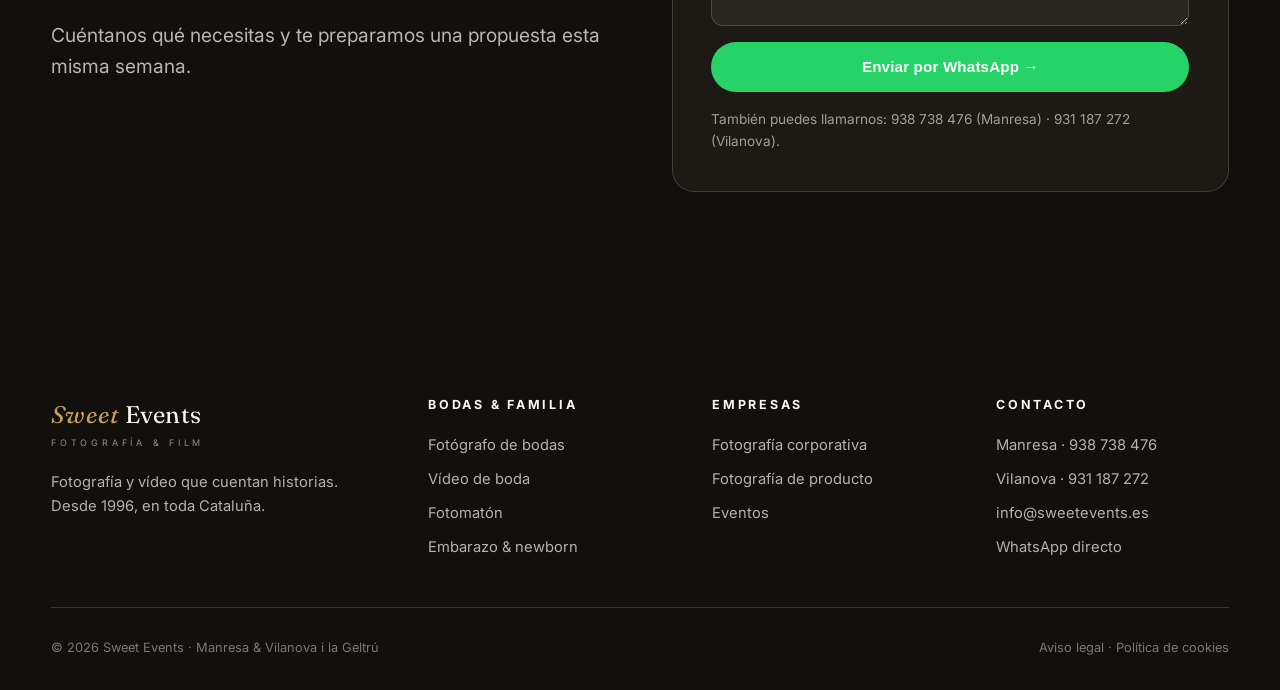
==== commit 0dded132: "Typer amb fallback + cache-busting v=2 a totes les pagines" ====
--- a/servicios/fotografia-corporativa.html
+++ b/servicios/fotografia-corporativa.html
@@ -13,7 +13,7 @@
 <link rel="preconnect" href="https://fonts.googleapis.com">
 <link rel="preconnect" href="https://fonts.gstatic.com" crossorigin>
 <link href="https://fonts.googleapis.com/css2?family=Fraunces:ital,opsz,wght@0,9..144,400;0,9..144,500;0,9..144,600;1,9..144,400;1,9..144,500&family=Inter:wght@400;500;600;700&display=swap" rel="stylesheet">
-<link rel="stylesheet" href="../assets/css/style.css">
+<link rel="stylesheet" href="../assets/css/style.css?v=2">
 <link rel="icon" href="data:image/svg+xml,<svg xmlns='http://www.w3.org/2000/svg' viewBox='0 0 100 100'><text y='.9em' font-size='90'>📷</text></svg>">
 <script type="application/ld+json">
 {
@@ -237,7 +237,7 @@
   </form>
 </div>
 
-<script src="../assets/js/config.js"></script>
-<script src="../assets/js/main.js"></script>
+<script src="../assets/js/config.js?v=2"></script>
+<script src="../assets/js/main.js?v=2"></script>
 </body>
 </html>
--- a/assets/css/style.css
+++ b/assets/css/style.css
@@ -135,7 +135,7 @@
 }
 .brand {
   font-family: var(--font-display);
-  font-size: 1.35rem;
+  font-size: clamp(1.1rem, 1.1rem + 0.6vw, 1.35rem);
   color: var(--paper);
   letter-spacing: 0.01em;
   white-space: nowrap;
@@ -153,15 +153,16 @@
 .nav-links {
   display: flex;
   align-items: center;
-  gap: 1.9rem;
+  gap: clamp(0.85rem, 0.4rem + 1.2vw, 1.9rem);
   list-style: none;
 }
 .nav-links a {
   color: rgba(250, 247, 241, 0.82);
-  font-size: 0.88rem;
+  font-size: clamp(0.8rem, 0.72rem + 0.2vw, 0.88rem);
   font-weight: 500;
   letter-spacing: 0.02em;
   transition: color 0.25s;
+  white-space: nowrap;
 }
 .nav-links a:hover, .nav-links a.active { color: var(--champagne); }
 
@@ -350,6 +351,23 @@
 }
 .hero .eyebrow { color: var(--champagne); }
 .hero .eyebrow::before { background: linear-gradient(90deg, var(--champagne), transparent); width: 46px; }
+
+/* Typewriter en el titular */
+.typer { display: inline; }
+.typer::after {
+  content: "";
+  display: inline-block;
+  width: 3px;
+  height: 0.82em;
+  margin-left: 0.08em;
+  vertical-align: -0.06em;
+  background: var(--champagne);
+  animation: caret 1.1s steps(1) infinite;
+}
+@keyframes caret { 50% { opacity: 0; } }
+@media (prefers-reduced-motion: reduce) {
+  .typer::after { animation: none; }
+}
 .hero-content {
   position: relative;
   z-index: 2;
@@ -863,25 +881,38 @@
   .grid-3 { grid-template-columns: 1fr 1fr; }
 }
 
-@media (max-width: 820px) {
+@media (max-width: 1240px) {
+  .nav-cta span.long { display: none; }
+}
+
+@media (max-width: 1024px) {
   .nav-links {
     position: fixed;
     inset: var(--nav-h) 0 auto 0;
+    max-height: calc(100dvh - var(--nav-h));
+    overflow-y: auto;
     background: rgba(18, 16, 13, 0.97);
     backdrop-filter: blur(16px);
+    -webkit-backdrop-filter: blur(16px);
     flex-direction: column;
     align-items: flex-start;
     padding: 1.6rem 6vw 2.2rem;
     gap: 1.3rem;
     transform: translateY(-130%);
-    transition: transform 0.4s var(--ease);
+    transition: transform 0.4s var(--ease), visibility 0.4s;
+    visibility: hidden;
     box-shadow: 0 30px 60px rgba(0, 0, 0, 0.4);
   }
-  .nav-links.open { transform: none; }
-  .nav-links a { font-size: 1.05rem; }
+  .nav-links.open { transform: none; visibility: visible; }
+  .nav-links a { font-size: 1.05rem; padding: 0.15rem 0; }
+  .nav-links li { width: 100%; }
+  .nav-links a:not(.nav-cta) { display: block; }
   .nav:not(.scrolled):has(.nav-links.open) { background: rgba(18, 16, 13, 0.97); }
   .burger { display: flex; }
-  .nav-cta span.long { display: none; }
+  .nav-cta { justify-content: center; width: 100%; padding: 0.85rem 1.15rem; }
+}
+
+@media (max-width: 820px) {
   .grid-2 { grid-template-columns: 1fr; }
   .steps { grid-template-columns: 1fr; gap: 2rem; }
   .studios { grid-template-columns: 1fr; }
